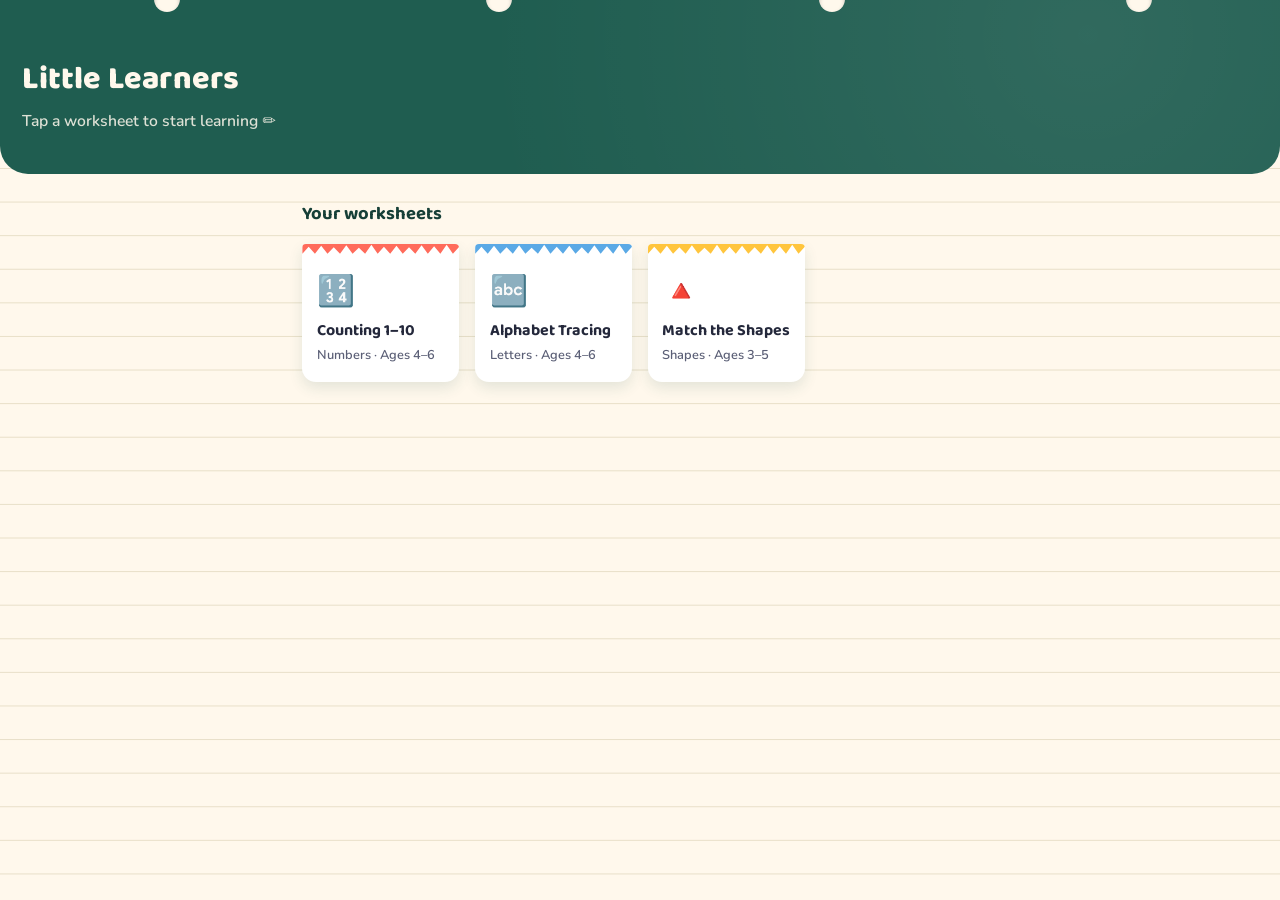
==== index.html @ 15356523 "Add files via upload" ====
<!DOCTYPE html>
<html lang="en">
<head>
  <meta charset="UTF-8" />
  <meta name="viewport" content="width=device-width, initial-scale=1, viewport-fit=cover" />
  <title>Little Learners Worksheets</title>
  <meta name="description" content="Printable and on-screen learning worksheets for kids" />
  <link rel="manifest" href="manifest.json" />
  <link rel="icon" href="icons/icon-192.png" />
  <link rel="apple-touch-icon" href="icons/icon-192.png" />
  <meta name="theme-color" content="#1F5D50" />
  <link rel="stylesheet" href="style.css" />
</head>
<body>

  <header class="cover">
    <div class="cover__ring"></div>
    <div class="cover__ring"></div>
    <div class="cover__ring"></div>
    <div class="cover__ring"></div>
    <h1>Little Learners</h1>
    <p>Tap a worksheet to start learning ✏️</p>
  </header>

  <div class="install-banner" id="installBanner">
    <span>Add this to your home screen!</span>
    <button class="dismiss" id="dismissBtn">Not now</button>
    <button id="installBtn">Install</button>
  </div>

  <main class="folder">
    <h2>Your worksheets</h2>
    <div class="grid">

      <a class="card card--counting" data-id="counting-1-10" href="worksheets/counting-1-10.html">
        <div class="card__tab"></div>
        <div class="card__body">
          <span class="card__emoji">🔢</span>
          <div class="card__title">Counting 1–10</div>
          <div class="card__meta">Numbers · Ages 4–6</div>
        </div>
        <span class="card__done">Done!</span>
      </a>

      <a class="card card--alphabet" data-id="alphabet-trace" href="worksheets/alphabet-trace.html">
        <div class="card__tab"></div>
        <div class="card__body">
          <span class="card__emoji">🔤</span>
          <div class="card__title">Alphabet Tracing</div>
          <div class="card__meta">Letters · Ages 4–6</div>
        </div>
        <span class="card__done">Done!</span>
      </a>

      <a class="card card--shapes" data-id="shapes-match" href="worksheets/shapes-match.html">
        <div class="card__tab"></div>
        <div class="card__body">
          <span class="card__emoji">🔺</span>
          <div class="card__title">Match the Shapes</div>
          <div class="card__meta">Shapes · Ages 3–5</div>
        </div>
        <span class="card__done">Done!</span>
      </a>

    </div>
  </main>

  <script src="app.js"></script>
</body>
</html>
---- style.css ----
@import url("https://fonts.googleapis.com/css2?family=Baloo+2:wght@500;700;800&family=Nunito:wght@400;600;700&display=swap");

:root {
  --paper: #FFF8EC;
  --paper-line: #E8DFC8;
  --forest: #1F5D50;
  --forest-dark: #163F37;
  --sun: #FFC53D;
  --coral: #FF6B5B;
  --sky: #5AA9E6;
  --ink: #24283B;
  --ink-soft: #5B5F76;

  --font-display: "Baloo 2", system-ui, sans-serif;
  --font-body: "Nunito", system-ui, sans-serif;
}

* { box-sizing: border-box; }

body {
  margin: 0;
  background: var(--paper);
  background-image:
    linear-gradient(var(--paper-line) 1px, transparent 1px);
  background-size: 100% 2.1em;
  color: var(--ink);
  font-family: var(--font-body);
  -webkit-font-smoothing: antialiased;
}

/* ---------- Header (binder cover) ---------- */
.cover {
  background: var(--forest);
  background-image: radial-gradient(circle at 85% 20%, rgba(255,255,255,0.08), transparent 55%);
  color: var(--paper);
  padding: 2.2rem 1.4rem 2.6rem;
  border-bottom-left-radius: 28px;
  border-bottom-right-radius: 28px;
  position: relative;
  overflow: hidden;
}

.cover__ring {
  position: absolute;
  top: -14px;
  width: 26px;
  height: 26px;
  border-radius: 50%;
  background: var(--paper);
  box-shadow: inset 0 3px 4px rgba(0,0,0,0.25);
}
.cover__ring:nth-of-type(1) { left: 12%; }
.cover__ring:nth-of-type(2) { left: 38%; }
.cover__ring:nth-of-type(3) { left: 64%; }
.cover__ring:nth-of-type(4) { left: 88%; }

.cover h1 {
  font-family: var(--font-display);
  font-weight: 800;
  font-size: 2rem;
  margin: 1.2rem 0 0.3rem;
  letter-spacing: 0.2px;
}

.cover p {
  margin: 0;
  color: rgba(255,248,236,0.85);
  font-weight: 600;
  font-size: 0.98rem;
}

/* ---------- Install banner ---------- */
.install-banner {
  display: none;
  align-items: center;
  gap: 0.8rem;
  margin: 1rem 1.4rem 0;
  padding: 0.85rem 1rem;
  background: var(--sun);
  border-radius: 16px;
  font-weight: 700;
  color: var(--forest-dark);
}
.install-banner.visible { display: flex; }
.install-banner button {
  margin-left: auto;
  border: none;
  background: var(--forest);
  color: var(--paper);
  font-family: var(--font-body);
  font-weight: 700;
  padding: 0.55rem 0.9rem;
  border-radius: 10px;
  cursor: pointer;
}
.install-banner .dismiss {
  background: transparent;
  color: var(--forest-dark);
  padding: 0.55rem 0.4rem;
}

/* ---------- Worksheet grid ---------- */
.folder {
  padding: 1.6rem 1.4rem 3rem;
  max-width: 720px;
  margin: 0 auto;
}

.folder h2 {
  font-family: var(--font-display);
  font-size: 1.15rem;
  color: var(--forest-dark);
  margin: 0 0 0.9rem;
}

.grid {
  display: grid;
  grid-template-columns: repeat(auto-fill, minmax(150px, 1fr));
  gap: 1rem;
}

.card {
  position: relative;
  background: #fff;
  border-radius: 4px 4px 14px 14px;
  text-decoration: none;
  color: var(--ink);
  display: block;
  box-shadow: 0 6px 14px rgba(31,93,80,0.12);
  transition: transform 0.15s ease, box-shadow 0.15s ease;
  overflow: hidden;
}
.card:active { transform: scale(0.97); }

.card__tab {
  height: 10px;
  clip-path: polygon(
    0% 100%, 4% 30%, 8% 100%, 12% 20%, 16% 100%, 20% 35%, 24% 100%,
    28% 15%, 32% 100%, 36% 40%, 40% 100%, 44% 10%, 48% 100%, 52% 30%,
    56% 100%, 60% 20%, 64% 100%, 68% 35%, 72% 100%, 76% 15%, 80% 100%,
    84% 25%, 88% 100%, 92% 10%, 96% 100%, 100% 30%, 100% 0%, 0% 0%
  );
}
.card--counting .card__tab { background: var(--coral); }
.card--alphabet .card__tab { background: var(--sky); }
.card--shapes .card__tab { background: var(--sun); }

.card__body {
  padding: 1rem 0.9rem 1.1rem;
}

.card__emoji { font-size: 1.9rem; display: block; margin-bottom: 0.4rem; }

.card__title {
  font-family: var(--font-display);
  font-weight: 700;
  font-size: 1rem;
  margin: 0 0 0.2rem;
}

.card__meta {
  font-size: 0.8rem;
  color: var(--ink-soft);
  font-weight: 600;
}

.card__done {
  position: absolute;
  top: 10px;
  right: 10px;
  background: var(--forest);
  color: var(--paper);
  font-size: 0.65rem;
  font-weight: 700;
  padding: 0.25rem 0.5rem;
  border-radius: 999px;
  display: none;
  transform: rotate(6deg);
}
.card.done .card__done { display: block; }

/* ---------- Worksheet page ---------- */
.worksheet-page {
  max-width: 640px;
  margin: 0 auto;
  padding: 1.4rem;
}

.back-link {
  display: inline-flex;
  align-items: center;
  gap: 0.3rem;
  color: var(--forest-dark);
  font-weight: 700;
  text-decoration: none;
  margin-bottom: 1rem;
}

.worksheet-sheet {
  background: #fff;
  border-radius: 18px;
  padding: 1.6rem 1.3rem;
  box-shadow: 0 8px 20px rgba(31,93,80,0.12);
}

.worksheet-sheet h1 {
  font-family: var(--font-display);
  color: var(--forest-dark);
  font-size: 1.4rem;
  margin-top: 0;
}

.mark-done-btn {
  margin-top: 1.4rem;
  width: 100%;
  border: none;
  background: var(--forest);
  color: var(--paper);
  font-family: var(--font-body);
  font-weight: 700;
  font-size: 1rem;
  padding: 0.9rem;
  border-radius: 12px;
  cursor: pointer;
}
.mark-done-btn.is-done { background: var(--coral); }
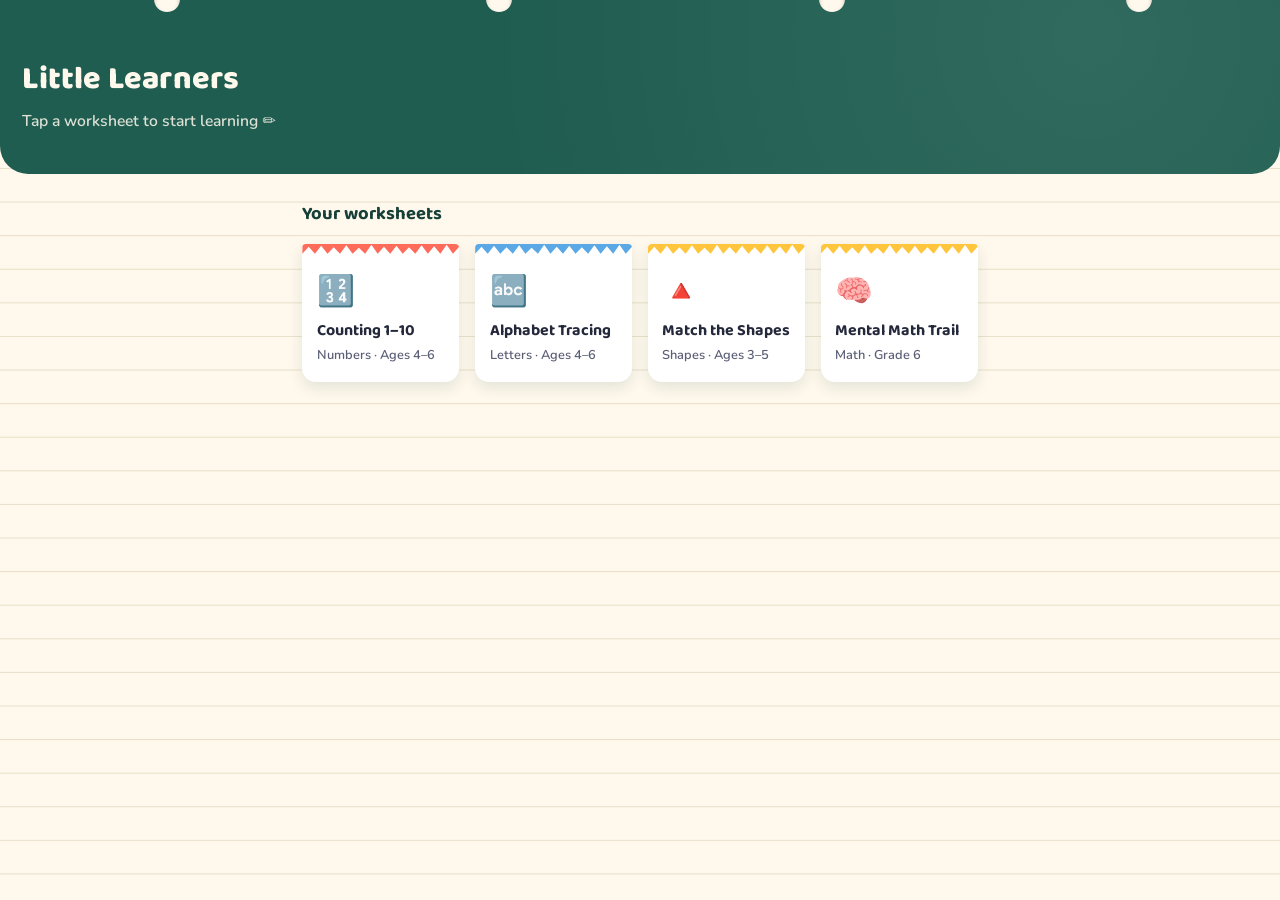
==== commit 973adc44: "Add files via upload" ====
--- a/index.html
+++ b/index.html
@@ -62,6 +62,16 @@
         <span class="card__done">Done!</span>
       </a>
 
+      <a class="card card--shapes" data-id="mental-math-trail" href="worksheets/mental-math-trail.html">
+        <div class="card__tab"></div>
+        <div class="card__body">
+          <span class="card__emoji">🧠</span>
+          <div class="card__title">Mental Math Trail</div>
+          <div class="card__meta">Math · Grade 6</div>
+        </div>
+        <span class="card__done">Done!</span>
+      </a>
+
     </div>
   </main>
 
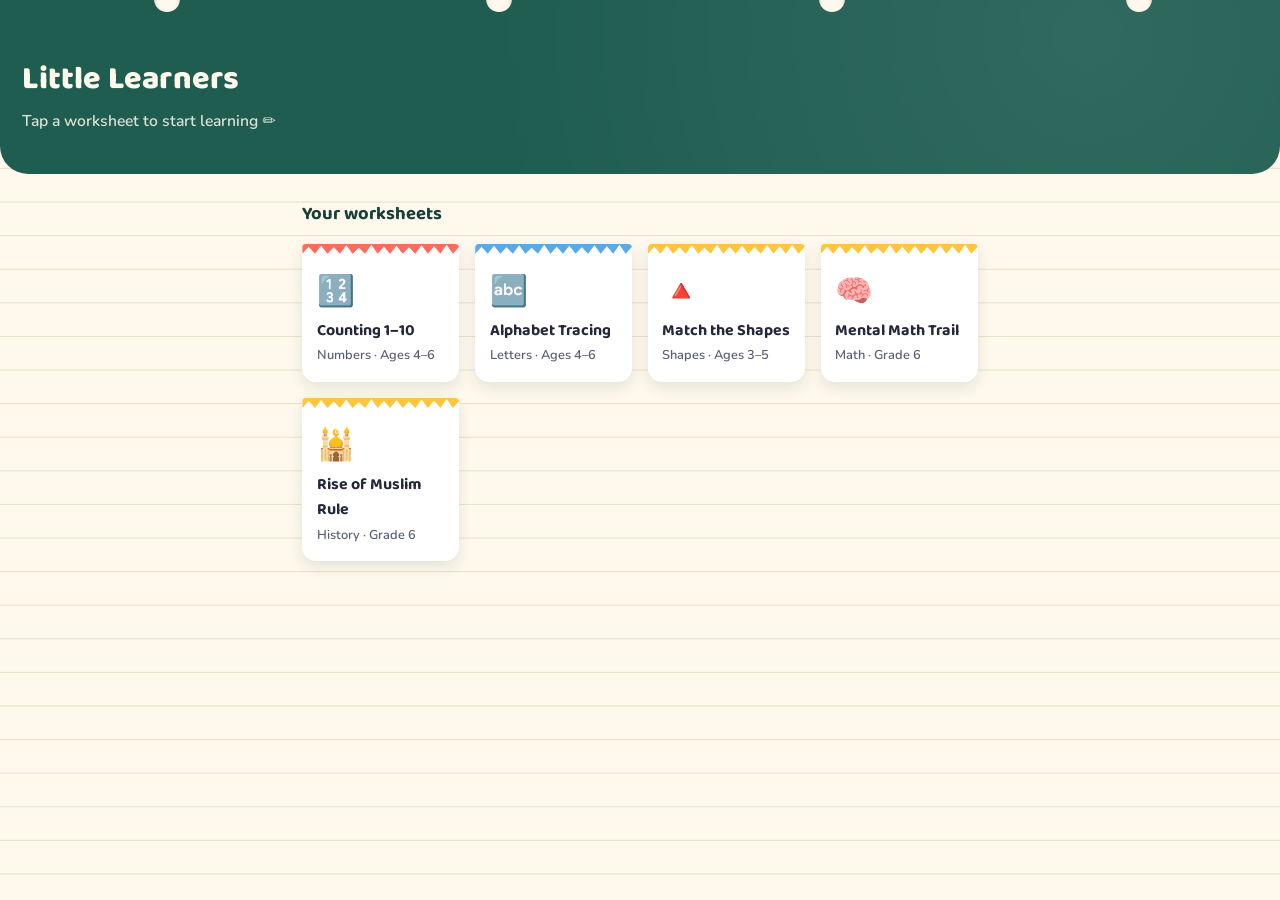
==== commit c0bf386b: "Add card for 'Rise of Muslim Rule' in index.html" ====
--- a/index.html
+++ b/index.html
@@ -71,7 +71,15 @@
         </div>
         <span class="card__done">Done!</span>
       </a>
-
+     <a class="card card--shapes" data-id="rise-of-muslim-rule" href="worksheets/rise-of-muslim-rule.html">
+        <div class="card__tab"></div>
+        <div class="card__body">
+          <span class="card__emoji">🕌</span>
+          <div class="card__title">Rise of Muslim Rule</div>
+          <div class="card__meta">History · Grade 6</div>
+        </div>
+        <span class="card__done">Done!</span>
+      </a>
     </div>
   </main>
 
